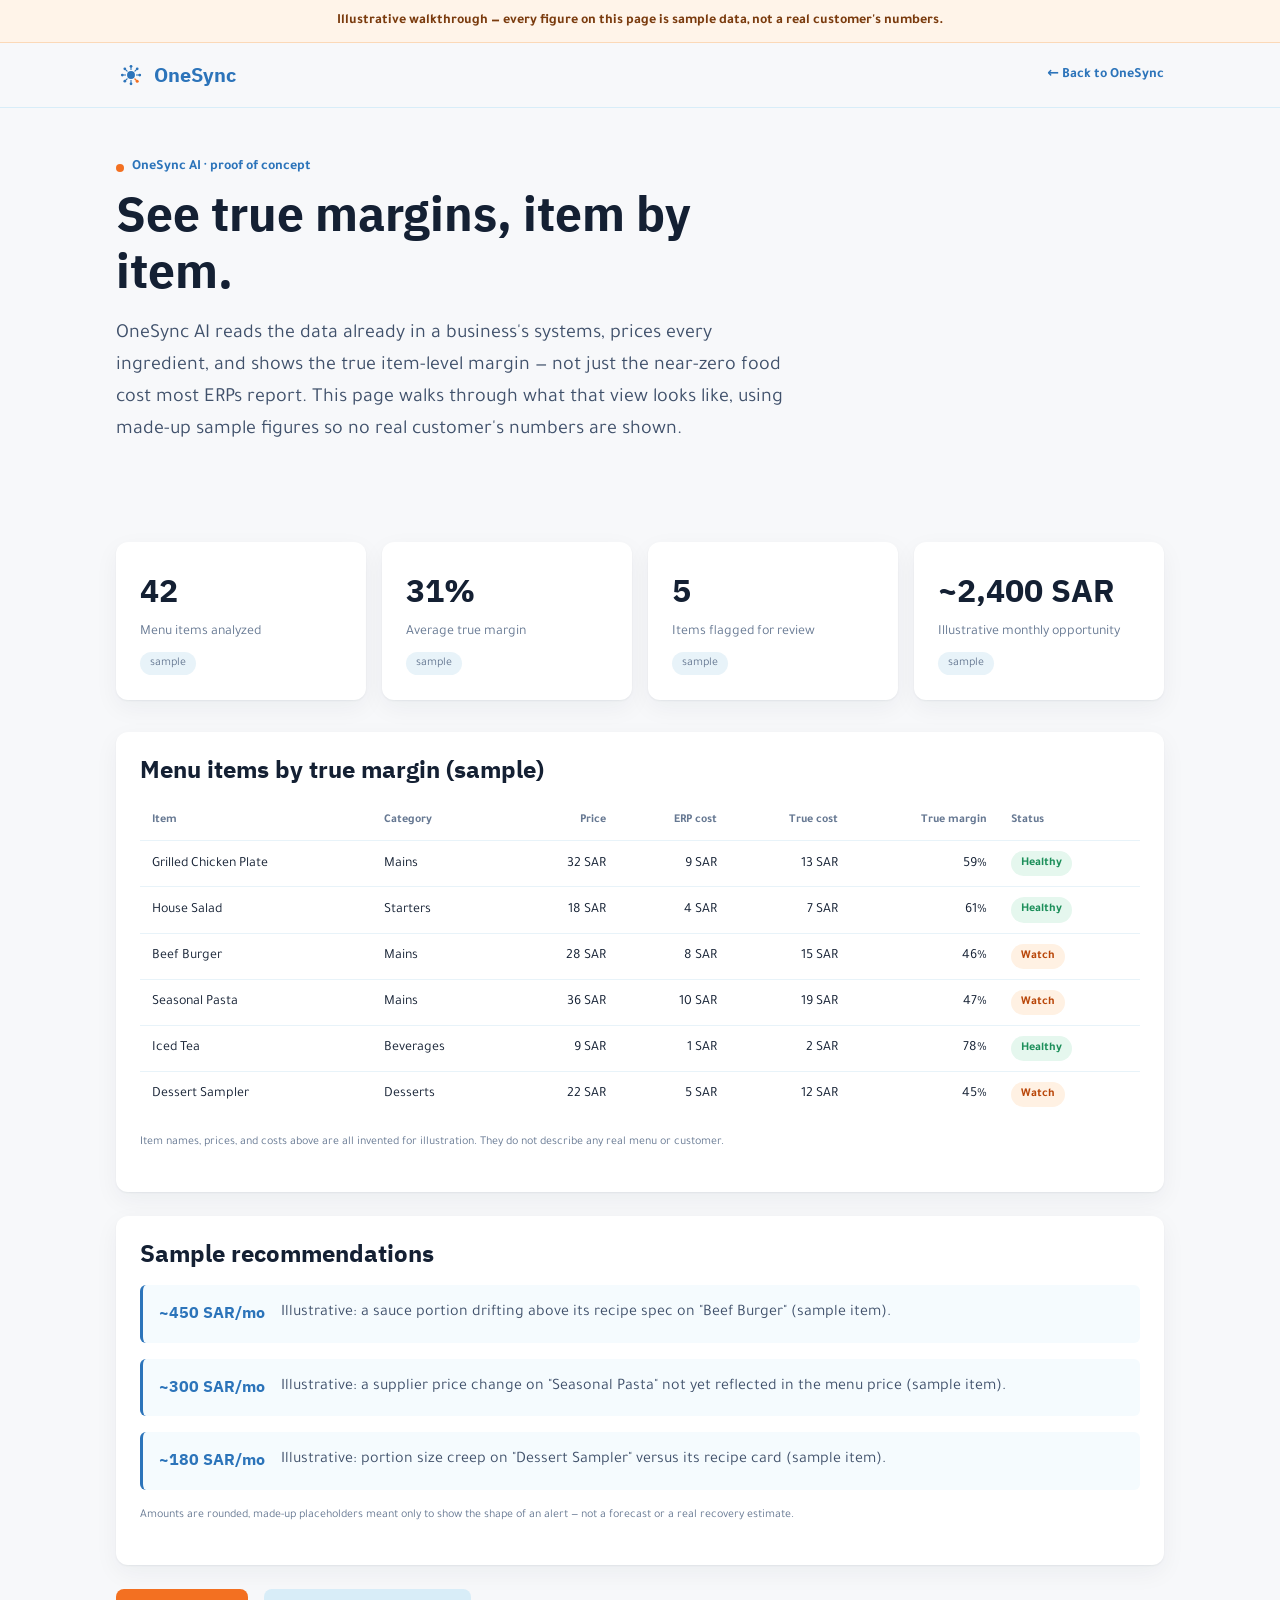
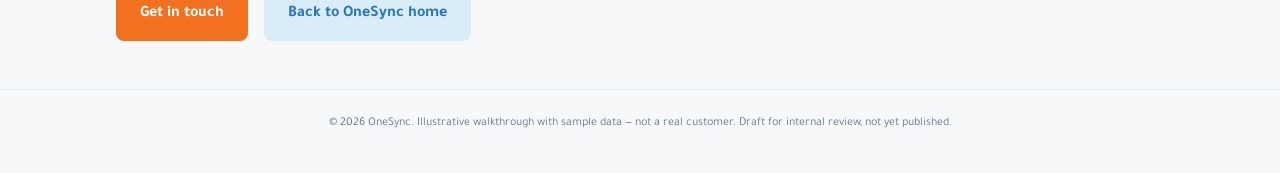
==== demo.html @ 46554408 "Publish bilingual OneSync company homepage (replace margin demo front page) Demote the client-data d" ====
<!doctype html>
<html lang="en" dir="ltr">
<head>
<meta charset="utf-8">
<meta name="viewport" content="width=device-width, initial-scale=1">
<title>OneSync AI — Margin Intelligence Walkthrough (Sample Data)</title>
<meta name="description" content="An illustrative walkthrough of OneSync AI's margin-intelligence view, using sample data only.">
<meta name="theme-color" content="#2C74BA">
<meta name="robots" content="noindex, nofollow">
<!-- DRAFT — internal review copy. Remove the noindex line above before this is ever published. -->
<link rel="icon" type="image/svg+xml" href="data:image/svg+xml,%3Csvg xmlns='http://www.w3.org/2000/svg' viewBox='0 0 96 96'%3E%3Ccircle cx='48' cy='48' r='46' fill='%232C74BA'/%3E%3Ccircle cx='48' cy='48' r='17' fill='%23fff'/%3E%3Ccircle cx='48' cy='48' r='13' fill='%232C74BA'/%3E%3Ccircle cx='67.8' cy='67.8' r='6.5' fill='%23F37021'/%3E%3C/svg%3E">
<link rel="preconnect" href="https://fonts.googleapis.com">
<link rel="preconnect" href="https://fonts.gstatic.com" crossorigin>
<link href="https://fonts.googleapis.com/css2?family=IBM+Plex+Sans+Arabic:wght@400;500;600;700&family=Tajawal:wght@400;500;700&display=swap" rel="stylesheet">
<style>
  :root {
    --color-primary: #2C74BA;
    --color-primary-hover: #235C95;
    --color-action: #F37021;
    --color-action-hover: #B9470A;
    --color-text-primary: #142033;
    --color-text-secondary: #26364f;
    --color-text-support: #40516b;
    --color-text-muted: #667892;
    --color-bg-card: #ffffff;
    --color-bg: #F7F8FA;
    --color-bg-app: #EDEFF2;
    --tint-1: #D8EDF8;
    --tint-2: #E8F3F9;
    --tint-3: #F5FBFE;
    --font-display: "IBM Plex Sans Arabic", system-ui, -apple-system, sans-serif;
    --font-body: "Tajawal", system-ui, -apple-system, sans-serif;
    --text-xs: 12px; --text-sm: 14px; --text-base: 16px; --text-lg: 20px;
    --text-xl: 24px; --text-2xl: 32px; --text-3xl: 48px; --text-4xl: 64px;
    --space-1: 8px; --space-2: 16px; --space-3: 24px; --space-4: 32px; --space-5: 48px; --space-6: 64px;
    --radius-sm: 6px; --radius-md: 8px; --radius-lg: 12px;
    --success: #2BB673;
  }
  * { box-sizing: border-box; }
  body {
    margin: 0; background: var(--color-bg); color: var(--color-text-primary);
    font-family: var(--font-body); font-size: var(--text-base); line-height: 1.6;
    -webkit-font-smoothing: antialiased;
  }
  h1, h2, h3 { font-family: var(--font-display); font-weight: 700; line-height: 1.2; margin: 0 0 var(--space-2); }
  p { margin: 0 0 var(--space-2); color: var(--color-text-support); }
  a { color: var(--color-primary); }
  :focus-visible { outline: 2px solid var(--color-primary); outline-offset: 2px; }

  .skip-link { position: absolute; left: -9999px; top: 0; z-index: 1000; background: var(--color-primary); color: #fff; padding: var(--space-1) var(--space-2); border-radius: 0 0 var(--radius-sm) 0; }
  .skip-link:focus { left: 0; }

  .site-header {
    position: sticky; top: 0; z-index: 100; background: rgba(247,248,250,.94); backdrop-filter: blur(8px);
    border-bottom: 1px solid var(--tint-1);
  }
  .header-inner { max-width: 1080px; margin: 0 auto; padding: var(--space-2); display: flex; align-items: center; justify-content: space-between; gap: var(--space-2); }
  .logo-lockup { display: flex; align-items: center; gap: var(--space-1); text-decoration: none; }
  .logo-lockup .mark { width: 30px; height: 30px; }
  .logo-lockup .wordmark { font-family: var(--font-display); font-weight: 700; font-size: var(--text-lg); color: var(--color-primary); }
  .back-link { font-size: var(--text-sm); font-weight: 600; text-decoration: none; }

  .sample-banner {
    background: #FFF4E9; border-bottom: 1px solid #FBD9B8; color: #7A3B0E;
    padding: 10px var(--space-2); text-align: center; font-size: var(--text-sm); font-weight: 600;
  }
  .sample-banner strong { font-weight: 700; }

  .section { max-width: 1080px; margin: 0 auto; padding: var(--space-5) var(--space-2); }
  .intro h1 { font-size: var(--text-3xl); max-width: 20ch; }
  .intro .lead { font-size: var(--text-lg); max-width: 62ch; }
  .eyebrow { display: inline-flex; align-items: center; gap: var(--space-1); color: var(--color-primary); font-weight: 600; font-size: var(--text-sm); margin-bottom: var(--space-1); }
  .eyebrow::before { content: ""; width: 8px; height: 8px; border-radius: 999px; background: var(--color-action); }

  .kpi-row { display: grid; grid-template-columns: repeat(4, 1fr); gap: var(--space-2); margin: var(--space-4) 0; }
  @media (max-width: 800px) { .kpi-row { grid-template-columns: repeat(2, 1fr); } }
  .kpi { background: var(--color-bg-card); border-radius: var(--radius-lg); padding: var(--space-3); box-shadow: 0 1px 2px rgba(20,32,51,.06), 0 8px 24px rgba(20,32,51,.05); }
  .kpi .value { font-family: var(--font-display); font-size: var(--text-2xl); font-weight: 700; color: var(--color-text-primary); }
  .kpi .label { font-size: var(--text-sm); color: var(--color-text-muted); margin-top: 4px; }
  .kpi .tag { display: inline-block; margin-top: var(--space-1); font-size: var(--text-xs); color: var(--color-text-muted); background: var(--tint-2); border-radius: 999px; padding: 2px 10px; }

  .card { background: var(--color-bg-card); border-radius: var(--radius-lg); padding: var(--space-3); box-shadow: 0 1px 2px rgba(20,32,51,.06), 0 8px 24px rgba(20,32,51,.05); margin-bottom: var(--space-3); }
  .table-wrap { overflow-x: auto; }
  table { width: 100%; border-collapse: collapse; font-size: var(--text-sm); }
  th, td { text-align: left; padding: 10px 12px; border-bottom: 1px solid var(--tint-2); white-space: nowrap; }
  th { color: var(--color-text-muted); font-weight: 600; font-size: var(--text-xs); }
  td.num, th.num { text-align: right; font-variant-numeric: tabular-nums; }
  tr:last-child td { border-bottom: none; }
  .status { display: inline-block; padding: 3px 10px; border-radius: 999px; font-size: var(--text-xs); font-weight: 600; }
  .status.ok { background: #E5F7EE; color: #1C8F5A; }
  .status.watch { background: #FFF1E3; color: #B9470A; }

  .rec-list { display: grid; gap: var(--space-2); }
  .rec { display: flex; gap: var(--space-2); align-items: flex-start; padding: var(--space-2); background: var(--tint-3); border-inline-start: 3px solid var(--color-primary); border-radius: var(--radius-sm); }
  .rec .amount { font-family: var(--font-display); font-weight: 700; color: var(--color-primary); white-space: nowrap; }
  .rec p { margin: 0; }

  .btn { display: inline-flex; align-items: center; gap: 8px; font-weight: 600; font-size: var(--text-base); padding: 13px 24px; border-radius: var(--radius-md); text-decoration: none; }
  .btn-action { background: var(--color-action); color: #fff; }
  .btn-action:hover { background: var(--color-action-hover); }
  .btn-quiet { background: var(--tint-1); color: var(--color-primary); }
  .btn-quiet:hover { background: #fff; border: 1px solid var(--color-primary); }
  .cta-row { display: flex; flex-wrap: wrap; gap: var(--space-2); margin-top: var(--space-3); }

  .disclaimer-note { font-size: var(--text-xs); color: var(--color-text-muted); margin-top: var(--space-2); }

  .site-footer { border-top: 1px solid var(--tint-1); padding: var(--space-3) var(--space-2); text-align: center; }
  .footer-meta { font-size: var(--text-xs); color: var(--color-text-muted); }
</style>
</head>
<body>
<a class="skip-link" href="#main">Skip to content</a>

<div class="sample-banner">
  Illustrative walkthrough — every figure on this page is <strong>sample data</strong>, not a real customer's numbers.
</div>

<header class="site-header">
  <div class="header-inner">
    <a class="logo-lockup" href="index.html" aria-label="OneSync — home">
      <svg class="mark" viewBox="0 0 96 96" role="img" aria-hidden="true">
        <g stroke="#2C74BA" stroke-width="3.4" fill="none">
          <path d="M48 48V20M48 48l19.8-19.8M48 48h28M48 48v28M48 48L28.2 67.8M48 48H20M48 48L28.2 28.2"></path>
        </g>
        <path d="M48 48l19.8 19.8" stroke="#F37021" stroke-width="4" fill="none"></path>
        <circle cx="48" cy="48" r="16.2" fill="#ffffff"></circle>
        <circle cx="48" cy="48" r="12.6" fill="#2C74BA"></circle>
        <g fill="#2C74BA">
          <circle cx="48" cy="20" r="4.4"></circle><circle cx="67.8" cy="28.2" r="4.4"></circle>
          <circle cx="76" cy="48" r="4.4"></circle><circle cx="48" cy="76" r="4.4"></circle>
          <circle cx="28.2" cy="67.8" r="4.4"></circle><circle cx="20" cy="48" r="4.4"></circle>
          <circle cx="28.2" cy="28.2" r="4.4"></circle>
        </g>
        <circle cx="67.8" cy="67.8" r="4.8" fill="#F37021"></circle>
      </svg>
      <span class="wordmark">OneSync</span>
    </a>
    <a class="back-link" href="index.html">← Back to OneSync</a>
  </div>
</header>

<main id="main">
  <section class="section intro">
    <p class="eyebrow">OneSync AI · proof of concept</p>
    <h1>See true margins, item by item.</h1>
    <p class="lead">OneSync AI reads the data already in a business's systems, prices every ingredient, and shows the true item-level margin — not just the near-zero food cost most ERPs report. This page walks through what that view looks like, using made-up sample figures so no real customer's numbers are shown.</p>
  </section>

  <section class="section" style="padding-top:0">
    <div class="kpi-row">
      <div class="kpi"><div class="value">42</div><div class="label">Menu items analyzed</div><span class="tag">sample</span></div>
      <div class="kpi"><div class="value">31%</div><div class="label">Average true margin</div><span class="tag">sample</span></div>
      <div class="kpi"><div class="value">5</div><div class="label">Items flagged for review</div><span class="tag">sample</span></div>
      <div class="kpi"><div class="value">~2,400 SAR</div><div class="label">Illustrative monthly opportunity</div><span class="tag">sample</span></div>
    </div>

    <article class="card">
      <h2 style="font-size:var(--text-xl)">Menu items by true margin (sample)</h2>
      <div class="table-wrap">
        <table>
          <thead>
            <tr>
              <th>Item</th><th>Category</th><th class="num">Price</th>
              <th class="num">ERP cost</th><th class="num">True cost</th>
              <th class="num">True margin</th><th>Status</th>
            </tr>
          </thead>
          <tbody>
            <tr><td>Grilled Chicken Plate</td><td>Mains</td><td class="num">32 SAR</td><td class="num">9 SAR</td><td class="num">13 SAR</td><td class="num">59%</td><td><span class="status ok">Healthy</span></td></tr>
            <tr><td>House Salad</td><td>Starters</td><td class="num">18 SAR</td><td class="num">4 SAR</td><td class="num">7 SAR</td><td class="num">61%</td><td><span class="status ok">Healthy</span></td></tr>
            <tr><td>Beef Burger</td><td>Mains</td><td class="num">28 SAR</td><td class="num">8 SAR</td><td class="num">15 SAR</td><td class="num">46%</td><td><span class="status watch">Watch</span></td></tr>
            <tr><td>Seasonal Pasta</td><td>Mains</td><td class="num">36 SAR</td><td class="num">10 SAR</td><td class="num">19 SAR</td><td class="num">47%</td><td><span class="status watch">Watch</span></td></tr>
            <tr><td>Iced Tea</td><td>Beverages</td><td class="num">9 SAR</td><td class="num">1 SAR</td><td class="num">2 SAR</td><td class="num">78%</td><td><span class="status ok">Healthy</span></td></tr>
            <tr><td>Dessert Sampler</td><td>Desserts</td><td class="num">22 SAR</td><td class="num">5 SAR</td><td class="num">12 SAR</td><td class="num">45%</td><td><span class="status watch">Watch</span></td></tr>
          </tbody>
        </table>
      </div>
      <p class="disclaimer-note">Item names, prices, and costs above are all invented for illustration. They do not describe any real menu or customer.</p>
    </article>

    <article class="card">
      <h2 style="font-size:var(--text-xl)">Sample recommendations</h2>
      <div class="rec-list">
        <div class="rec"><span class="amount">~450 SAR/mo</span><p>Illustrative: a sauce portion drifting above its recipe spec on "Beef Burger" (sample item).</p></div>
        <div class="rec"><span class="amount">~300 SAR/mo</span><p>Illustrative: a supplier price change on "Seasonal Pasta" not yet reflected in the menu price (sample item).</p></div>
        <div class="rec"><span class="amount">~180 SAR/mo</span><p>Illustrative: portion size creep on "Dessert Sampler" versus its recipe card (sample item).</p></div>
      </div>
      <p class="disclaimer-note">Amounts are rounded, made-up placeholders meant only to show the shape of an alert — not a forecast or a real recovery estimate.</p>
    </article>

    <div class="cta-row">
      <a class="btn btn-action" href="index.html#contact">Get in touch</a>
      <a class="btn btn-quiet" href="index.html">Back to OneSync home</a>
    </div>
  </section>
</main>

<footer class="site-footer">
  <p class="footer-meta">© 2026 OneSync. Illustrative walkthrough with sample data — not a real customer. Draft for internal review, not yet published.</p>
</footer>
</body>
</html>
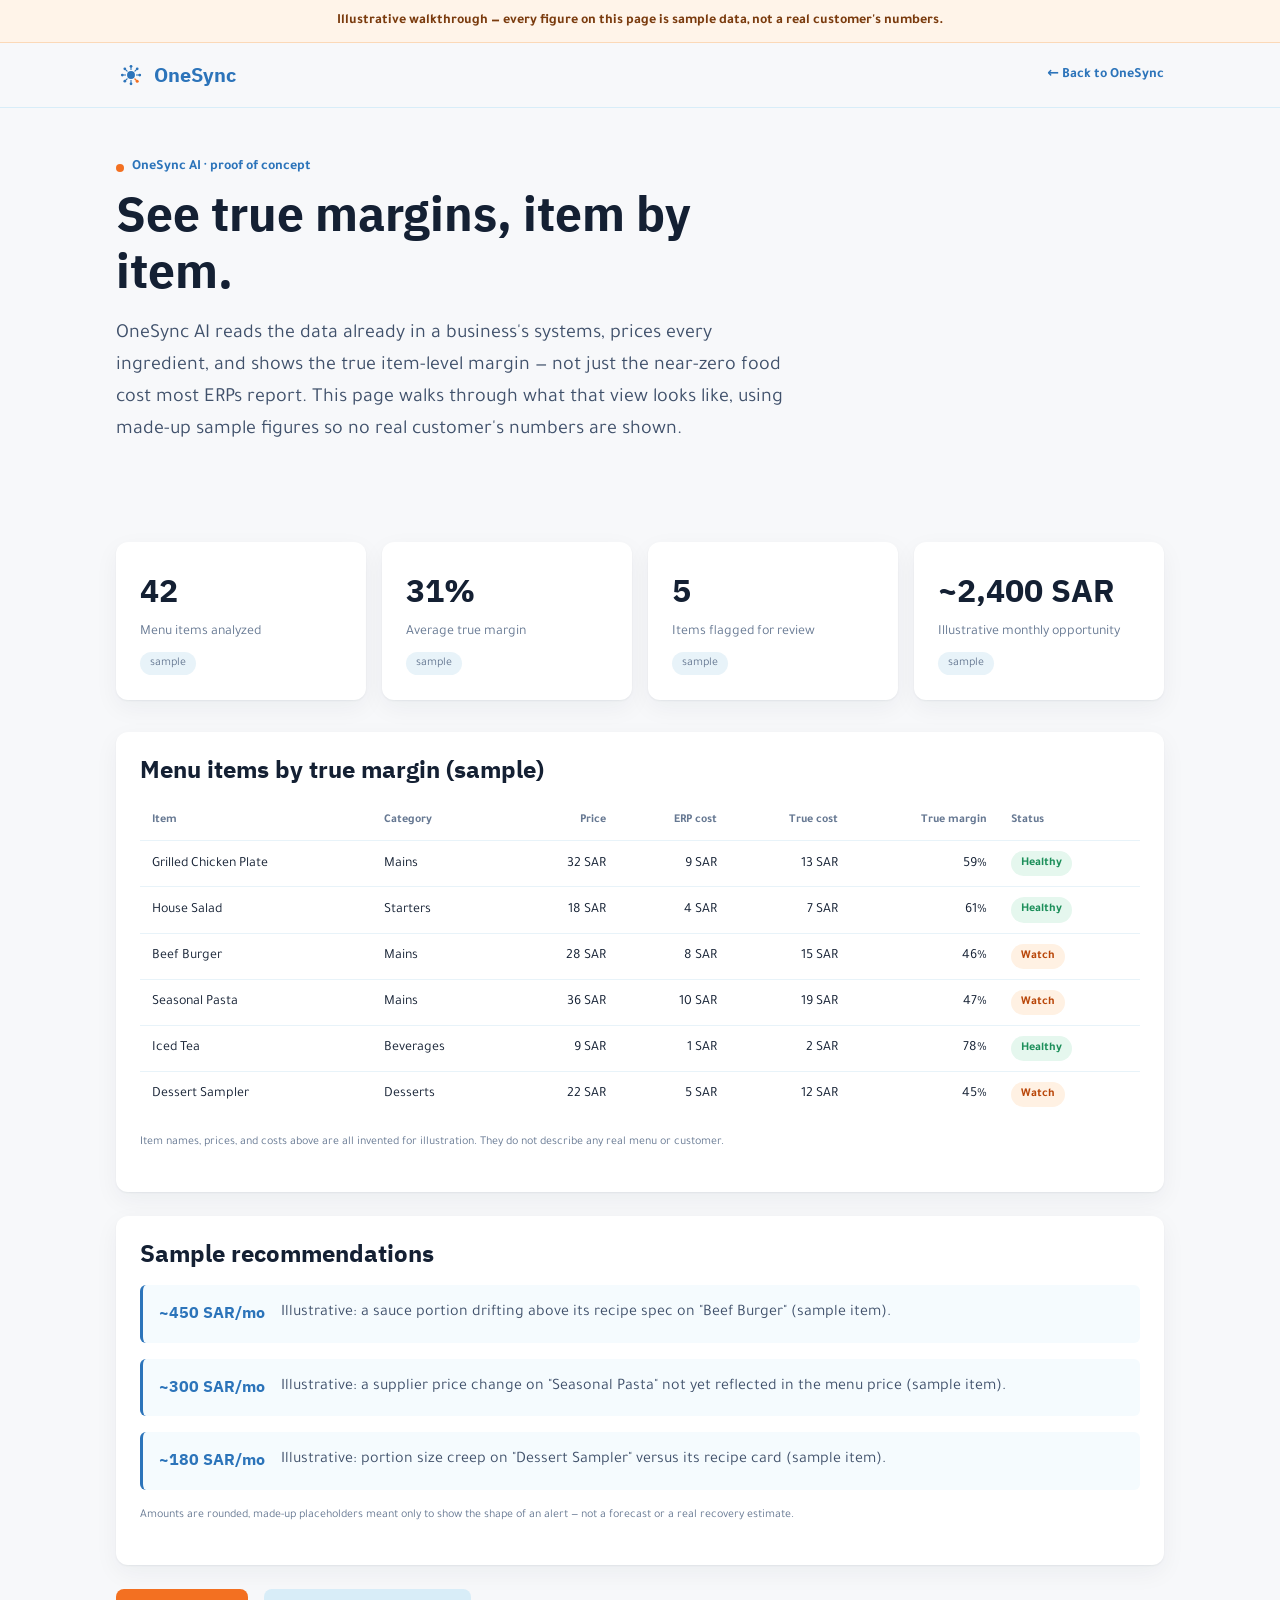
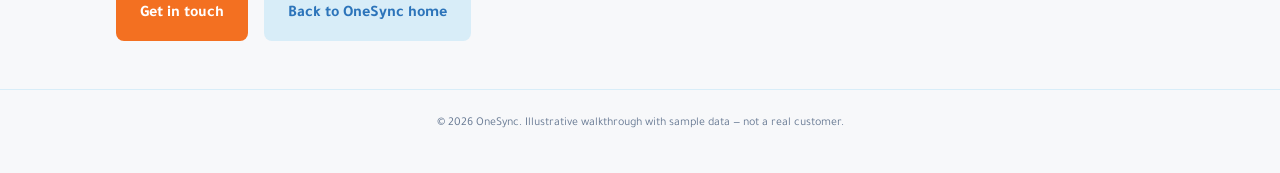
==== commit 51758138: "Publish: remove draft markings, add robots/sitemap/share image (owner S03, 2026-09-15)" ====
--- a/demo.html
+++ b/demo.html
@@ -6,8 +6,6 @@
 <title>OneSync AI — Margin Intelligence Walkthrough (Sample Data)</title>
 <meta name="description" content="An illustrative walkthrough of OneSync AI's margin-intelligence view, using sample data only.">
 <meta name="theme-color" content="#2C74BA">
-<meta name="robots" content="noindex, nofollow">
-<!-- DRAFT — internal review copy. Remove the noindex line above before this is ever published. -->
 <link rel="icon" type="image/svg+xml" href="data:image/svg+xml,%3Csvg xmlns='http://www.w3.org/2000/svg' viewBox='0 0 96 96'%3E%3Ccircle cx='48' cy='48' r='46' fill='%232C74BA'/%3E%3Ccircle cx='48' cy='48' r='17' fill='%23fff'/%3E%3Ccircle cx='48' cy='48' r='13' fill='%232C74BA'/%3E%3Ccircle cx='67.8' cy='67.8' r='6.5' fill='%23F37021'/%3E%3C/svg%3E">
 <link rel="preconnect" href="https://fonts.googleapis.com">
 <link rel="preconnect" href="https://fonts.gstatic.com" crossorigin>
@@ -196,7 +194,7 @@
 </main>
 
 <footer class="site-footer">
-  <p class="footer-meta">© 2026 OneSync. Illustrative walkthrough with sample data — not a real customer. Draft for internal review, not yet published.</p>
+  <p class="footer-meta">© 2026 OneSync. Illustrative walkthrough with sample data — not a real customer.</p>
 </footer>
 </body>
 </html>
